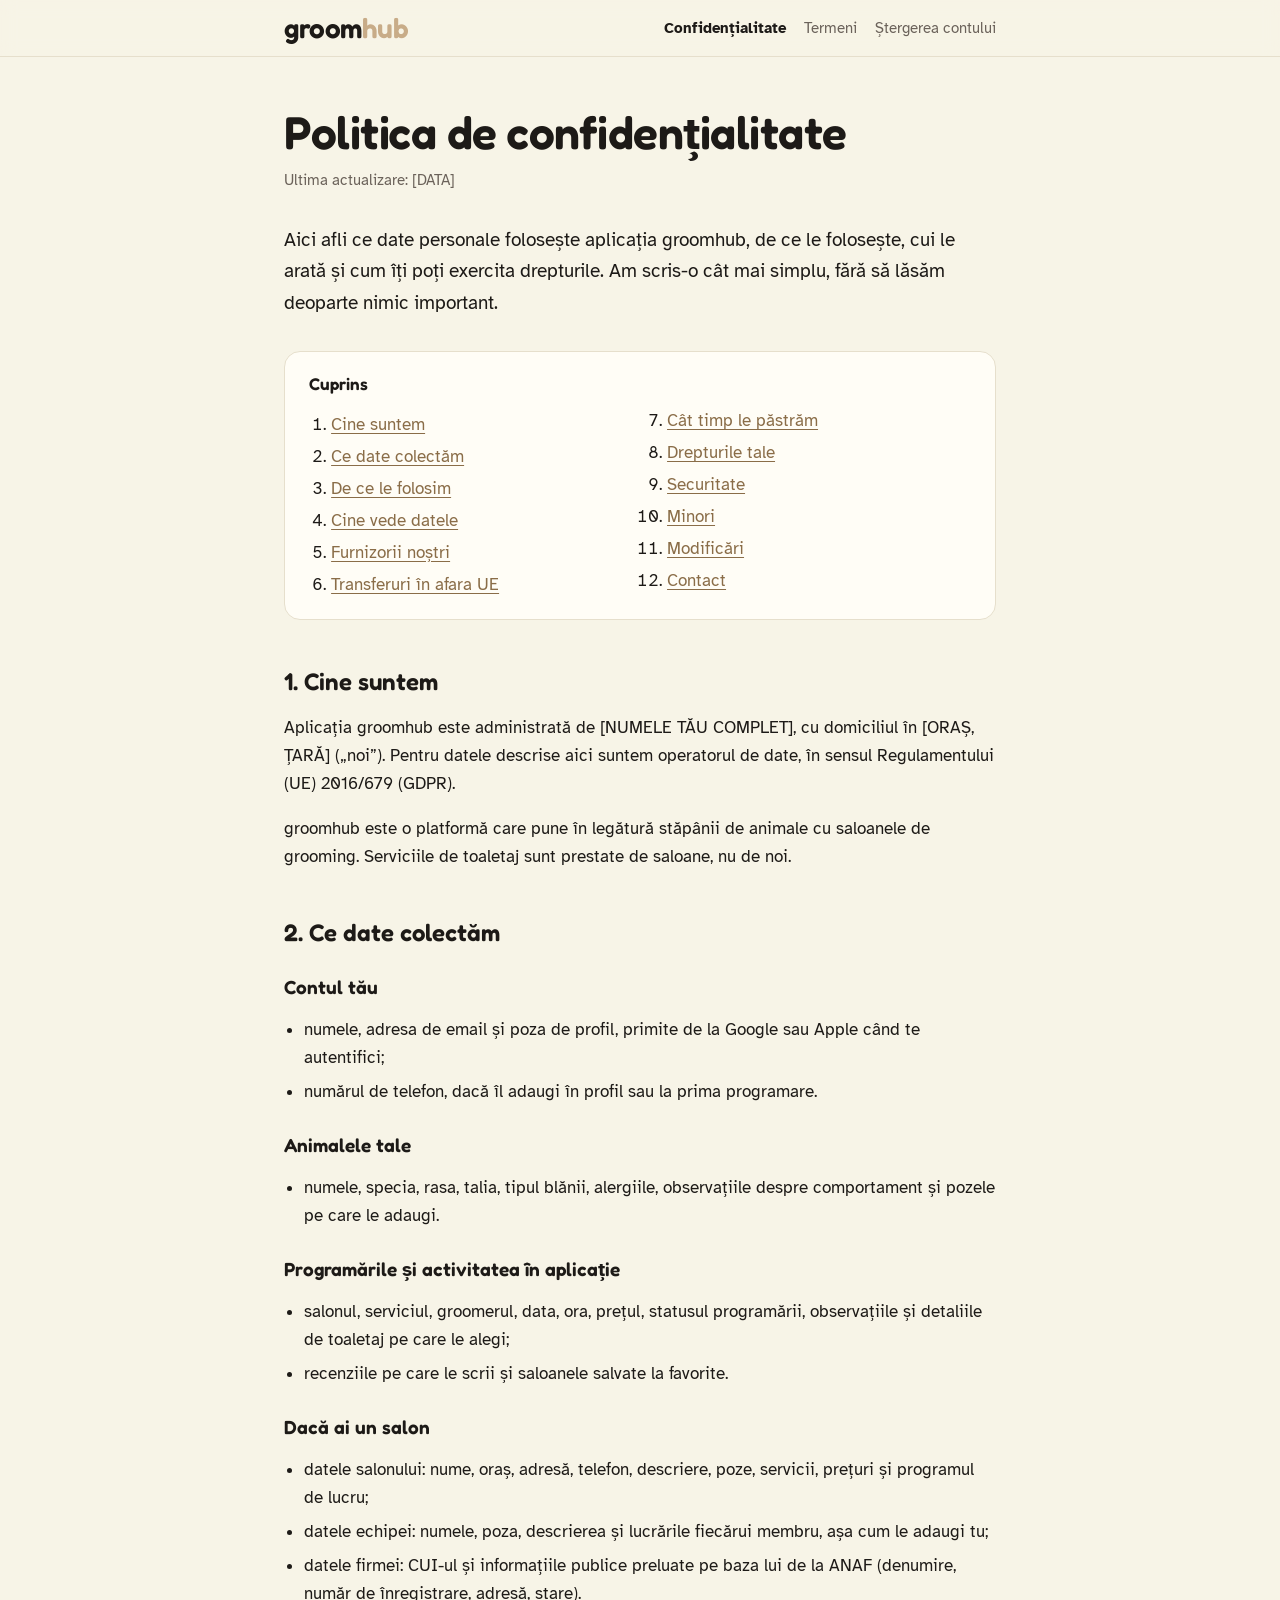
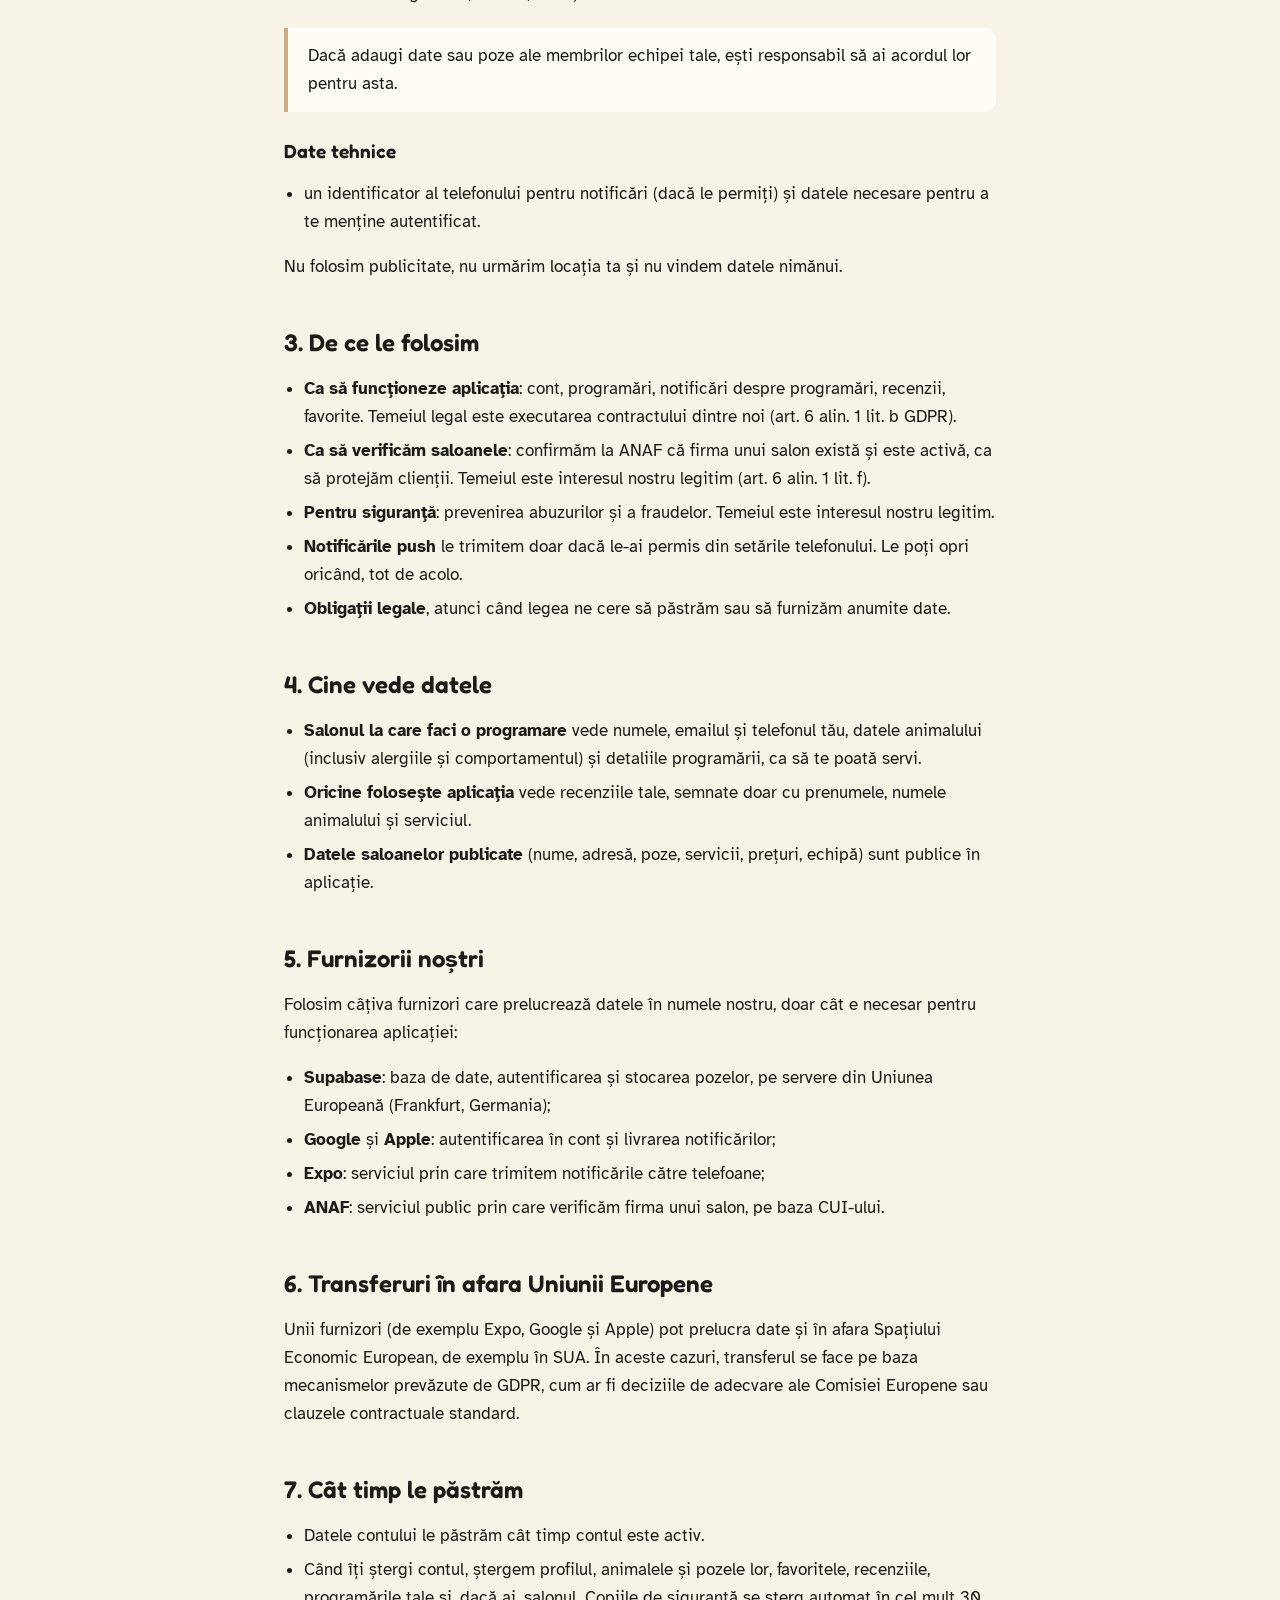
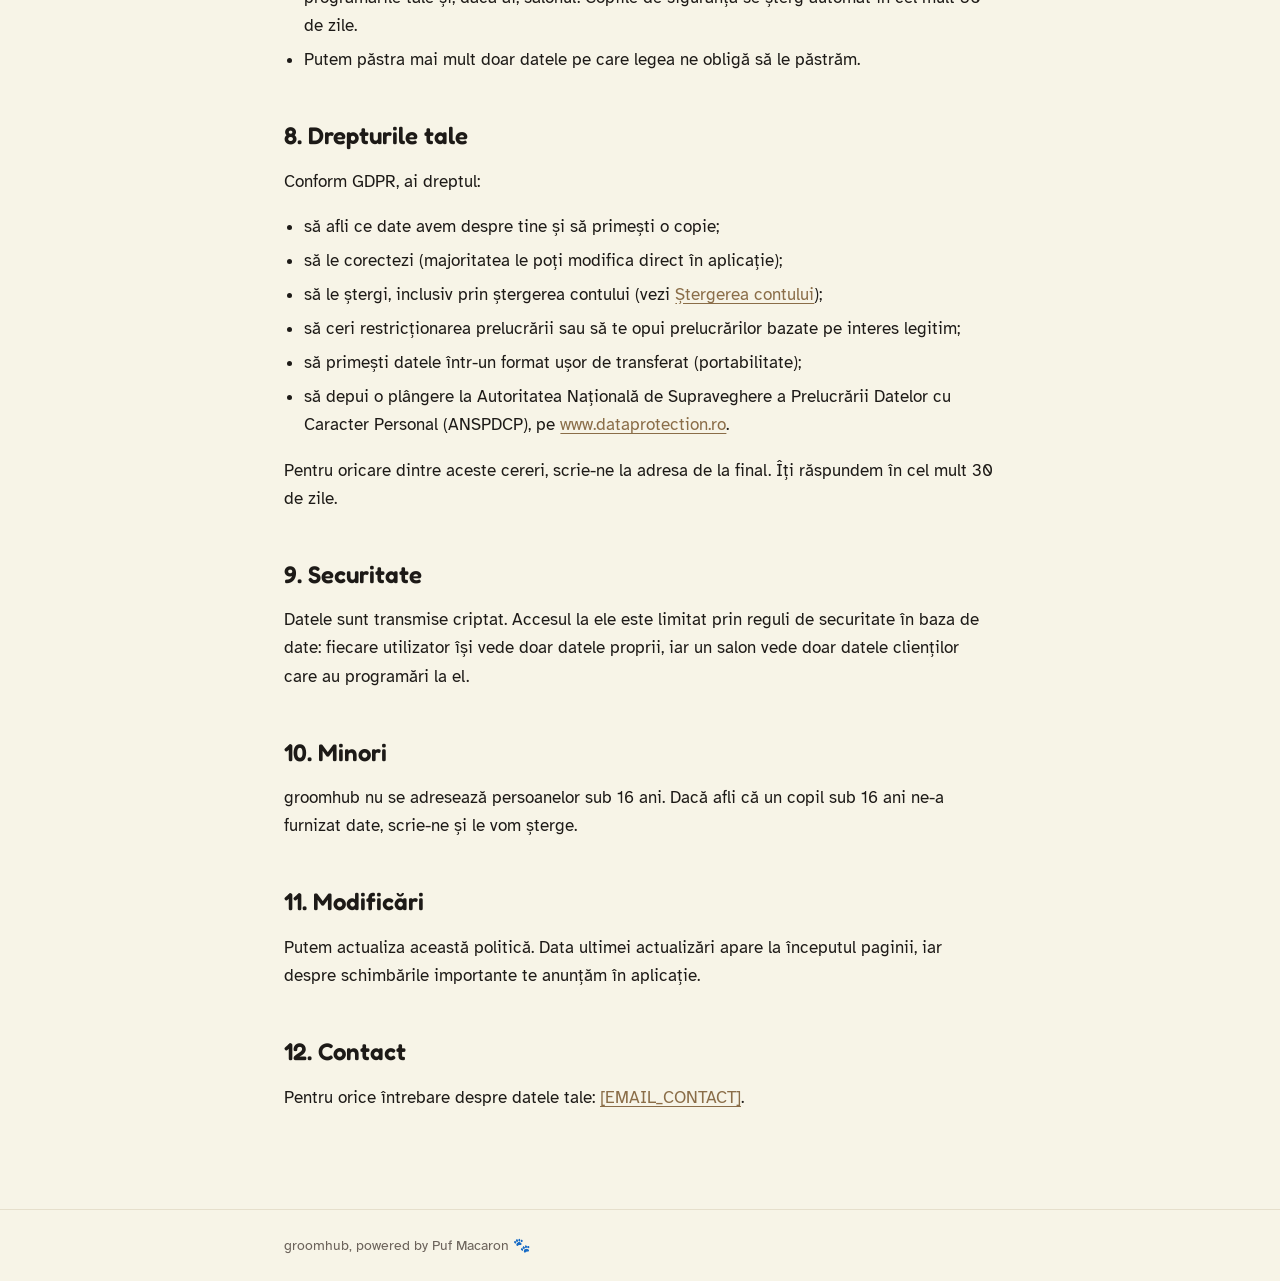
==== confidentialitate.html @ 422c986d "Add files via upload" ====
<!doctype html>
<html lang="ro">
<head>
  <meta charset="utf-8" />
  <meta name="viewport" content="width=device-width, initial-scale=1" />
  <title>Politica de confidențialitate — groomhub</title>
  <link rel="preconnect" href="https://fonts.googleapis.com" />
  <link rel="preconnect" href="https://fonts.gstatic.com" crossorigin />
  <link href="https://fonts.googleapis.com/css2?family=Atkinson+Hyperlegible:wght@400;700&family=Fredoka:wght@600&display=swap" rel="stylesheet" />
  <link rel="stylesheet" href="style.css" />
</head>
<body>
  <!-- Variantă de lucru. De verificat cu un specialist în protecția datelor înainte de lansare. -->
  <header class="site-header">
    <div class="inner">
      <a class="wordmark" href="index.html">groom<span>hub</span></a>
      <nav class="site-nav" aria-label="Pagini">
        <a href="confidentialitate.html" aria-current="page">Confidențialitate</a>
        <a href="termeni.html">Termeni</a>
        <a href="stergere-cont.html">Ștergerea contului</a>
      </nav>
    </div>
  </header>

  <main>
    <h1>Politica de confidențialitate</h1>
    <p class="updated">Ultima actualizare: [DATA]</p>

    <p class="lead">Aici afli ce date personale folosește aplicația groomhub, de ce le folosește, cui le arată și cum îți poți exercita drepturile. Am scris-o cât mai simplu, fără să lăsăm deoparte nimic important.</p>

    <nav class="toc" aria-label="Cuprins">
      <strong>Cuprins</strong>
      <ol>
        <li><a href="#cine">Cine suntem</a></li>
        <li><a href="#date">Ce date colectăm</a></li>
        <li><a href="#scop">De ce le folosim</a></li>
        <li><a href="#cine-vede">Cine vede datele</a></li>
        <li><a href="#furnizori">Furnizorii noștri</a></li>
        <li><a href="#transfer">Transferuri în afara UE</a></li>
        <li><a href="#pastrare">Cât timp le păstrăm</a></li>
        <li><a href="#drepturi">Drepturile tale</a></li>
        <li><a href="#securitate">Securitate</a></li>
        <li><a href="#minori">Minori</a></li>
        <li><a href="#modificari">Modificări</a></li>
        <li><a href="#contact">Contact</a></li>
      </ol>
    </nav>

    <h2 id="cine">1. Cine suntem</h2>
    <p>Aplicația groomhub este administrată de [NUMELE TĂU COMPLET], cu domiciliul în [ORAȘ, ȚARĂ] („noi”). Pentru datele descrise aici suntem operatorul de date, în sensul Regulamentului (UE) 2016/679 (GDPR).</p>
    <p>groomhub este o platformă care pune în legătură stăpânii de animale cu saloanele de grooming. Serviciile de toaletaj sunt prestate de saloane, nu de noi.</p>

    <h2 id="date">2. Ce date colectăm</h2>

    <h3>Contul tău</h3>
    <ul>
      <li>numele, adresa de email și poza de profil, primite de la Google sau Apple când te autentifici;</li>
      <li>numărul de telefon, dacă îl adaugi în profil sau la prima programare.</li>
    </ul>

    <h3>Animalele tale</h3>
    <ul>
      <li>numele, specia, rasa, talia, tipul blănii, alergiile, observațiile despre comportament și pozele pe care le adaugi.</li>
    </ul>

    <h3>Programările și activitatea în aplicație</h3>
    <ul>
      <li>salonul, serviciul, groomerul, data, ora, prețul, statusul programării, observațiile și detaliile de toaletaj pe care le alegi;</li>
      <li>recenziile pe care le scrii și saloanele salvate la favorite.</li>
    </ul>

    <h3>Dacă ai un salon</h3>
    <ul>
      <li>datele salonului: nume, oraș, adresă, telefon, descriere, poze, servicii, prețuri și programul de lucru;</li>
      <li>datele echipei: numele, poza, descrierea și lucrările fiecărui membru, așa cum le adaugi tu;</li>
      <li>datele firmei: CUI-ul și informațiile publice preluate pe baza lui de la ANAF (denumire, număr de înregistrare, adresă, stare).</li>
    </ul>
    <div class="note">Dacă adaugi date sau poze ale membrilor echipei tale, ești responsabil să ai acordul lor pentru asta.</div>

    <h3>Date tehnice</h3>
    <ul>
      <li>un identificator al telefonului pentru notificări (dacă le permiți) și datele necesare pentru a te menține autentificat.</li>
    </ul>
    <p>Nu folosim publicitate, nu urmărim locația ta și nu vindem datele nimănui.</p>

    <h2 id="scop">3. De ce le folosim</h2>
    <ul>
      <li><strong>Ca să funcționeze aplicația</strong>: cont, programări, notificări despre programări, recenzii, favorite. Temeiul legal este executarea contractului dintre noi (art. 6 alin. 1 lit. b GDPR).</li>
      <li><strong>Ca să verificăm saloanele</strong>: confirmăm la ANAF că firma unui salon există și este activă, ca să protejăm clienții. Temeiul este interesul nostru legitim (art. 6 alin. 1 lit. f).</li>
      <li><strong>Pentru siguranță</strong>: prevenirea abuzurilor și a fraudelor. Temeiul este interesul nostru legitim.</li>
      <li><strong>Notificările push</strong> le trimitem doar dacă le-ai permis din setările telefonului. Le poți opri oricând, tot de acolo.</li>
      <li><strong>Obligații legale</strong>, atunci când legea ne cere să păstrăm sau să furnizăm anumite date.</li>
    </ul>

    <h2 id="cine-vede">4. Cine vede datele</h2>
    <ul>
      <li><strong>Salonul la care faci o programare</strong> vede numele, emailul și telefonul tău, datele animalului (inclusiv alergiile și comportamentul) și detaliile programării, ca să te poată servi.</li>
      <li><strong>Oricine folosește aplicația</strong> vede recenziile tale, semnate doar cu prenumele, numele animalului și serviciul.</li>
      <li><strong>Datele saloanelor publicate</strong> (nume, adresă, poze, servicii, prețuri, echipă) sunt publice în aplicație.</li>
    </ul>

    <h2 id="furnizori">5. Furnizorii noștri</h2>
    <p>Folosim câțiva furnizori care prelucrează datele în numele nostru, doar cât e necesar pentru funcționarea aplicației:</p>
    <ul>
      <li><strong>Supabase</strong>: baza de date, autentificarea și stocarea pozelor, pe servere din Uniunea Europeană (Frankfurt, Germania);</li>
      <li><strong>Google</strong> și <strong>Apple</strong>: autentificarea în cont și livrarea notificărilor;</li>
      <li><strong>Expo</strong>: serviciul prin care trimitem notificările către telefoane;</li>
      <li><strong>ANAF</strong>: serviciul public prin care verificăm firma unui salon, pe baza CUI-ului.</li>
    </ul>

    <h2 id="transfer">6. Transferuri în afara Uniunii Europene</h2>
    <p>Unii furnizori (de exemplu Expo, Google și Apple) pot prelucra date și în afara Spațiului Economic European, de exemplu în SUA. În aceste cazuri, transferul se face pe baza mecanismelor prevăzute de GDPR, cum ar fi deciziile de adecvare ale Comisiei Europene sau clauzele contractuale standard.</p>

    <h2 id="pastrare">7. Cât timp le păstrăm</h2>
    <ul>
      <li>Datele contului le păstrăm cât timp contul este activ.</li>
      <li>Când îți ștergi contul, ștergem profilul, animalele și pozele lor, favoritele, recenziile, programările tale și, dacă ai, salonul. Copiile de siguranță se șterg automat în cel mult 30 de zile.</li>
      <li>Putem păstra mai mult doar datele pe care legea ne obligă să le păstrăm.</li>
    </ul>

    <h2 id="drepturi">8. Drepturile tale</h2>
    <p>Conform GDPR, ai dreptul:</p>
    <ul>
      <li>să afli ce date avem despre tine și să primești o copie;</li>
      <li>să le corectezi (majoritatea le poți modifica direct în aplicație);</li>
      <li>să le ștergi, inclusiv prin ștergerea contului (vezi <a href="stergere-cont.html">Ștergerea contului</a>);</li>
      <li>să ceri restricționarea prelucrării sau să te opui prelucrărilor bazate pe interes legitim;</li>
      <li>să primești datele într-un format ușor de transferat (portabilitate);</li>
      <li>să depui o plângere la Autoritatea Națională de Supraveghere a Prelucrării Datelor cu Caracter Personal (ANSPDCP), pe <a href="https://www.dataprotection.ro">www.dataprotection.ro</a>.</li>
    </ul>
    <p>Pentru oricare dintre aceste cereri, scrie-ne la adresa de la final. Îți răspundem în cel mult 30 de zile.</p>

    <h2 id="securitate">9. Securitate</h2>
    <p>Datele sunt transmise criptat. Accesul la ele este limitat prin reguli de securitate în baza de date: fiecare utilizator își vede doar datele proprii, iar un salon vede doar datele clienților care au programări la el.</p>

    <h2 id="minori">10. Minori</h2>
    <p>groomhub nu se adresează persoanelor sub 16 ani. Dacă afli că un copil sub 16 ani ne-a furnizat date, scrie-ne și le vom șterge.</p>

    <h2 id="modificari">11. Modificări</h2>
    <p>Putem actualiza această politică. Data ultimei actualizări apare la începutul paginii, iar despre schimbările importante te anunțăm în aplicație.</p>

    <h2 id="contact">12. Contact</h2>
    <p>Pentru orice întrebare despre datele tale: <a href="mailto:[EMAIL_CONTACT]">[EMAIL_CONTACT]</a>.</p>
  </main>

  <footer class="site-footer">
    <div class="inner">groomhub, powered by Puf Macaron 🐾</div>
  </footer>
</body>
</html>
---- style.css ----
/* groomhub — pagini legale. Culorile vin din logo: crem, negru, bej. */
:root {
  --cream: #f7f4e7;
  --paper: #fffdf6;
  --ink: #1d1a17;
  --muted: #6b625a;
  --beige: #c8ac88;
  --beige-deep: #8a6d48;
  --line: #e6dfcc;
}

* { box-sizing: border-box; }

html { scroll-padding-top: 88px; }

body {
  margin: 0;
  background: var(--cream);
  color: var(--ink);
  font-family: 'Atkinson Hyperlegible', system-ui, -apple-system, 'Segoe UI', sans-serif;
  font-size: 17px;
  line-height: 1.65;
}

a { color: var(--beige-deep); text-underline-offset: 3px; }
a:hover { color: var(--ink); }
a:focus-visible { outline: 3px solid var(--beige); outline-offset: 2px; border-radius: 4px; }

/* Antetul: numele scris ca în logo */
.site-header {
  position: sticky;
  top: 0;
  background: color-mix(in srgb, var(--cream) 92%, transparent);
  backdrop-filter: blur(8px);
  border-bottom: 1px solid var(--line);
  z-index: 10;
}
.site-header .inner {
  max-width: 760px;
  margin: 0 auto;
  padding: 14px 24px;
  display: flex;
  align-items: center;
  justify-content: space-between;
  gap: 16px;
  flex-wrap: wrap;
}
.wordmark {
  font-family: 'Fredoka', 'Atkinson Hyperlegible', sans-serif;
  font-weight: 600;
  font-size: 28px;
  letter-spacing: -0.5px;
  text-decoration: none;
  color: var(--ink);
  line-height: 1;
}
.wordmark span { color: var(--beige); }
.site-nav { display: flex; gap: 18px; flex-wrap: wrap; font-size: 15px; }
.site-nav a { color: var(--muted); text-decoration: none; }
.site-nav a[aria-current='page'] { color: var(--ink); font-weight: 700; }
.site-nav a:hover { color: var(--ink); }

main {
  max-width: 760px;
  margin: 0 auto;
  padding: 48px 24px 80px;
}

h1, h2, h3 {
  font-family: 'Fredoka', 'Atkinson Hyperlegible', sans-serif;
  font-weight: 600;
  line-height: 1.2;
}
h1 { font-size: clamp(34px, 6vw, 46px); margin: 0 0 8px; letter-spacing: -0.5px; }
h2 { font-size: 24px; margin: 48px 0 12px; }
h3 { font-size: 19px; margin: 28px 0 8px; }

.updated { color: var(--muted); font-size: 15px; margin: 0 0 32px; }
.lead { font-size: 19px; max-width: 62ch; }

p, li { max-width: 68ch; }
ul { padding-left: 1.2em; }
li { margin: 6px 0; }

/* Cuprinsul */
.toc {
  background: var(--paper);
  border: 1px solid var(--line);
  border-radius: 16px;
  padding: 18px 24px;
  margin: 32px 0 8px;
}
.toc strong { font-family: 'Fredoka', sans-serif; font-weight: 600; }
.toc ol { margin: 8px 0 0; padding-left: 1.3em; columns: 2; column-gap: 32px; }
.toc li { margin: 4px 0; break-inside: avoid; }
@media (max-width: 600px) { .toc ol { columns: 1; } }

/* Casetă pentru informațiile importante */
.note {
  border-left: 4px solid var(--beige);
  background: var(--paper);
  padding: 14px 20px;
  border-radius: 0 12px 12px 0;
  margin: 20px 0;
}

/* Pagina de start */
.hero { padding: 24px 0 8px; }
.hero h1 { font-size: clamp(44px, 9vw, 72px); margin-bottom: 12px; }
.hero h1 span { color: var(--beige); }
.links { display: grid; gap: 14px; margin: 40px 0; padding: 0; list-style: none; }
.links a {
  display: block;
  background: var(--paper);
  border: 1px solid var(--line);
  border-radius: 16px;
  padding: 18px 22px;
  text-decoration: none;
  color: var(--ink);
}
.links a:hover { border-color: var(--beige); }
.links strong { font-family: 'Fredoka', sans-serif; font-weight: 600; font-size: 20px; display: block; }
.links span { color: var(--muted); font-size: 15px; }

.steps { counter-reset: step; list-style: none; padding: 0; }
.steps li { counter-increment: step; position: relative; padding-left: 44px; margin: 14px 0; }
.steps li::before {
  content: counter(step);
  position: absolute;
  left: 0;
  top: 1px;
  width: 28px;
  height: 28px;
  border-radius: 50%;
  background: var(--ink);
  color: var(--cream);
  font-family: 'Fredoka', sans-serif;
  font-weight: 600;
  font-size: 15px;
  display: grid;
  place-items: center;
}

.site-footer {
  border-top: 1px solid var(--line);
  color: var(--muted);
  font-size: 14px;
}
.site-footer .inner { max-width: 760px; margin: 0 auto; padding: 24px; }

@media (prefers-reduced-motion: reduce) {
  html { scroll-behavior: auto; }
}
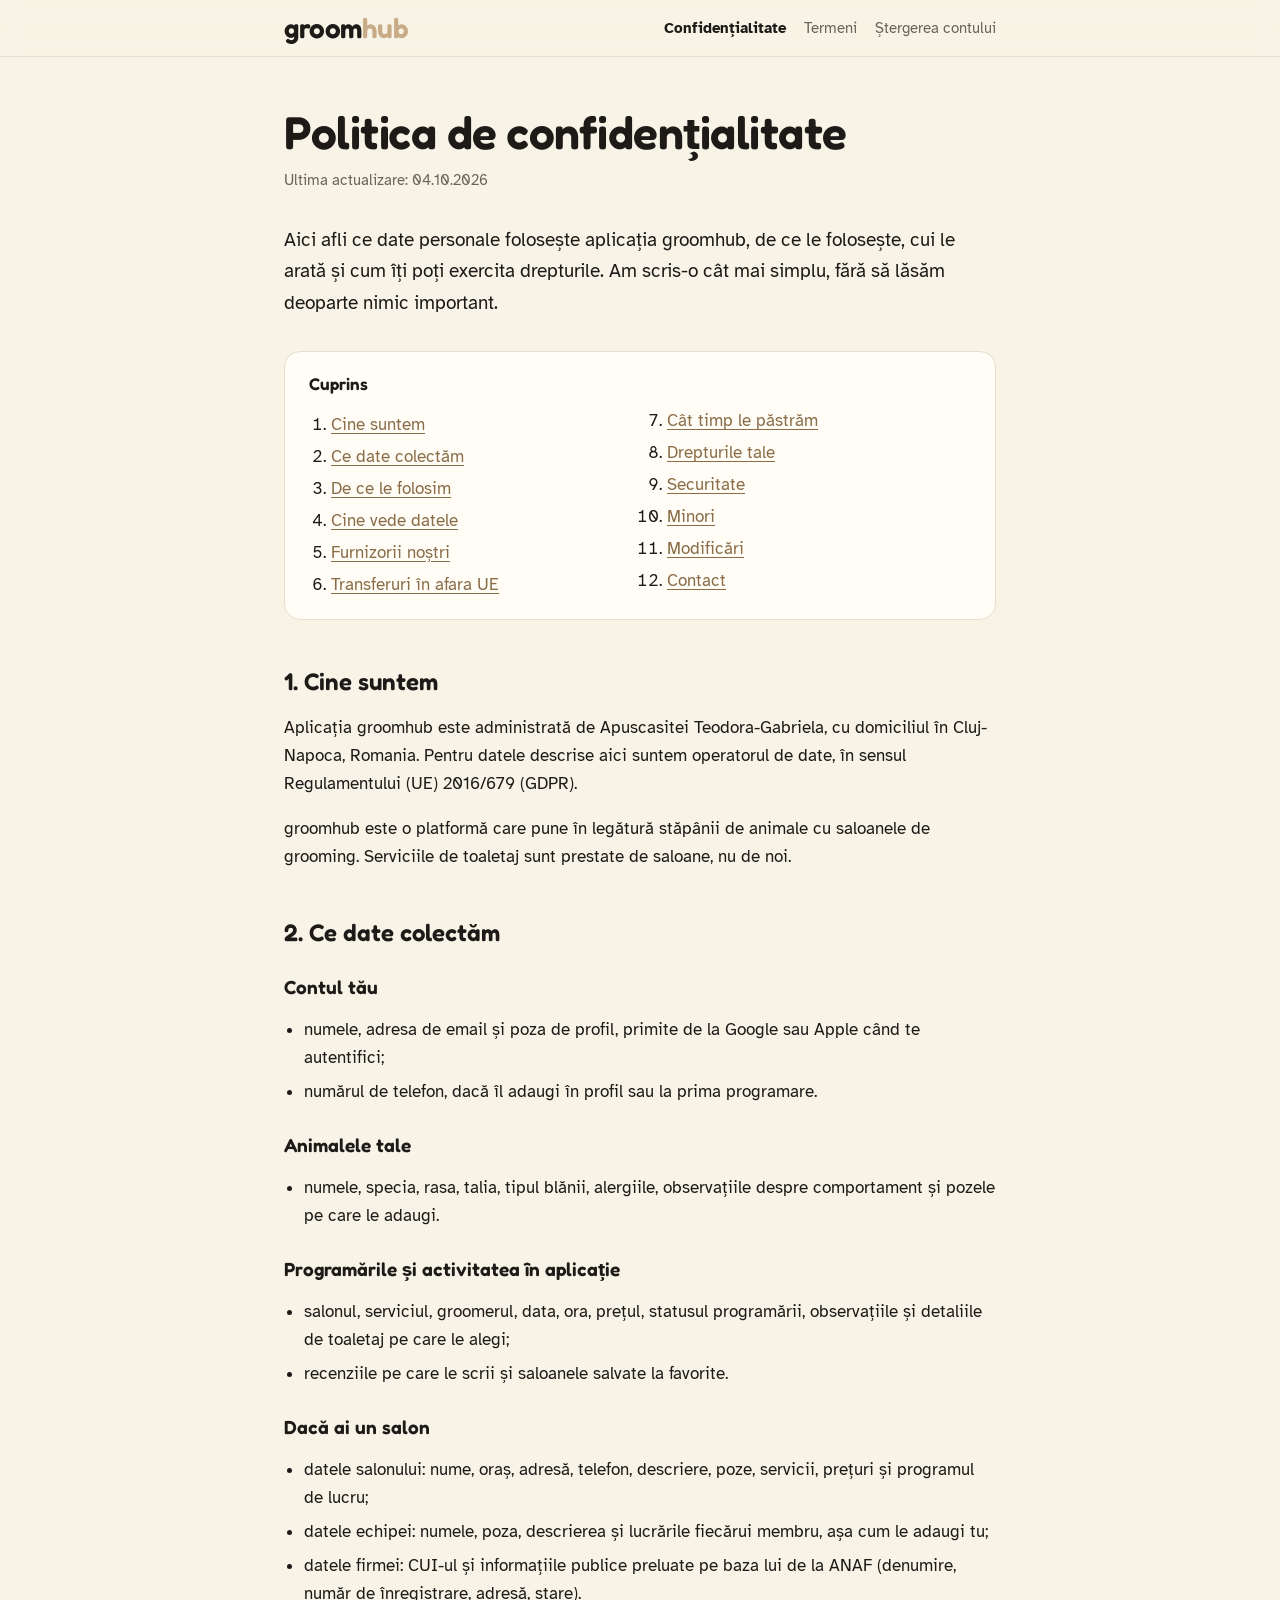
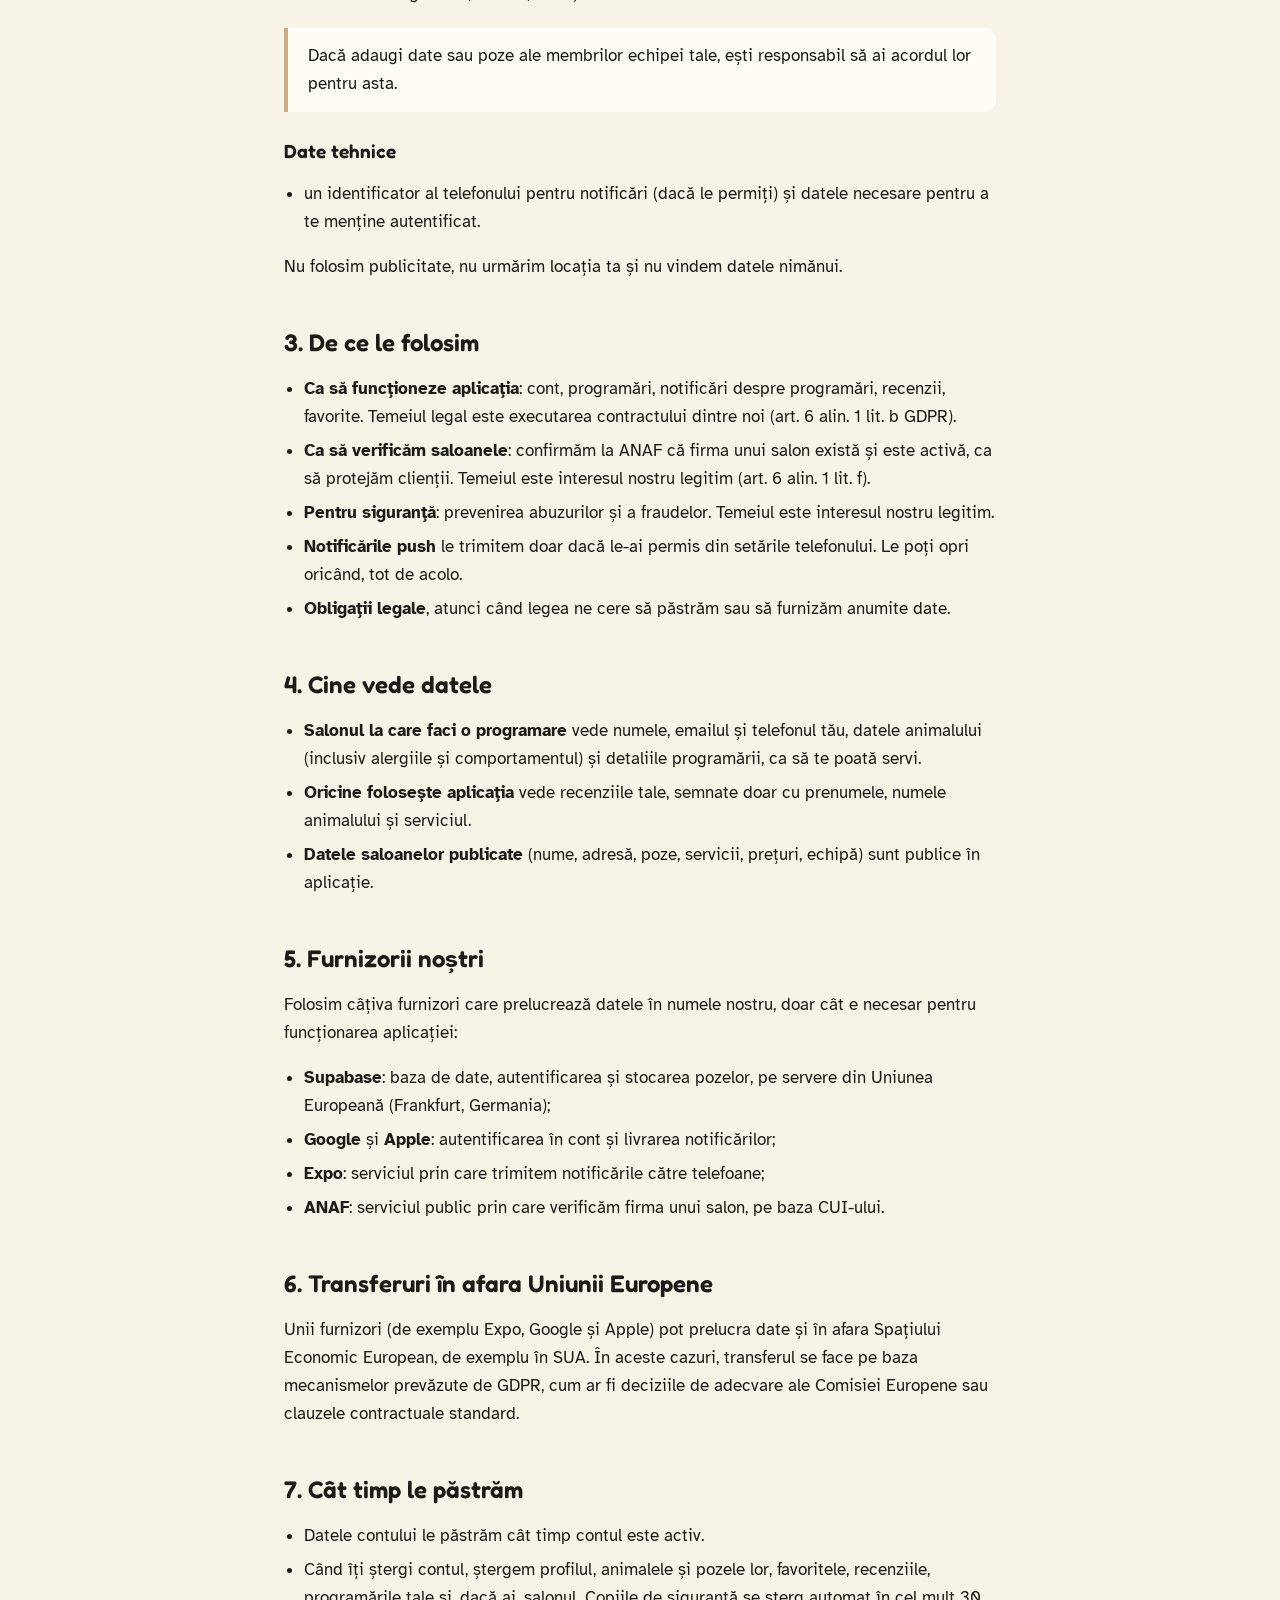
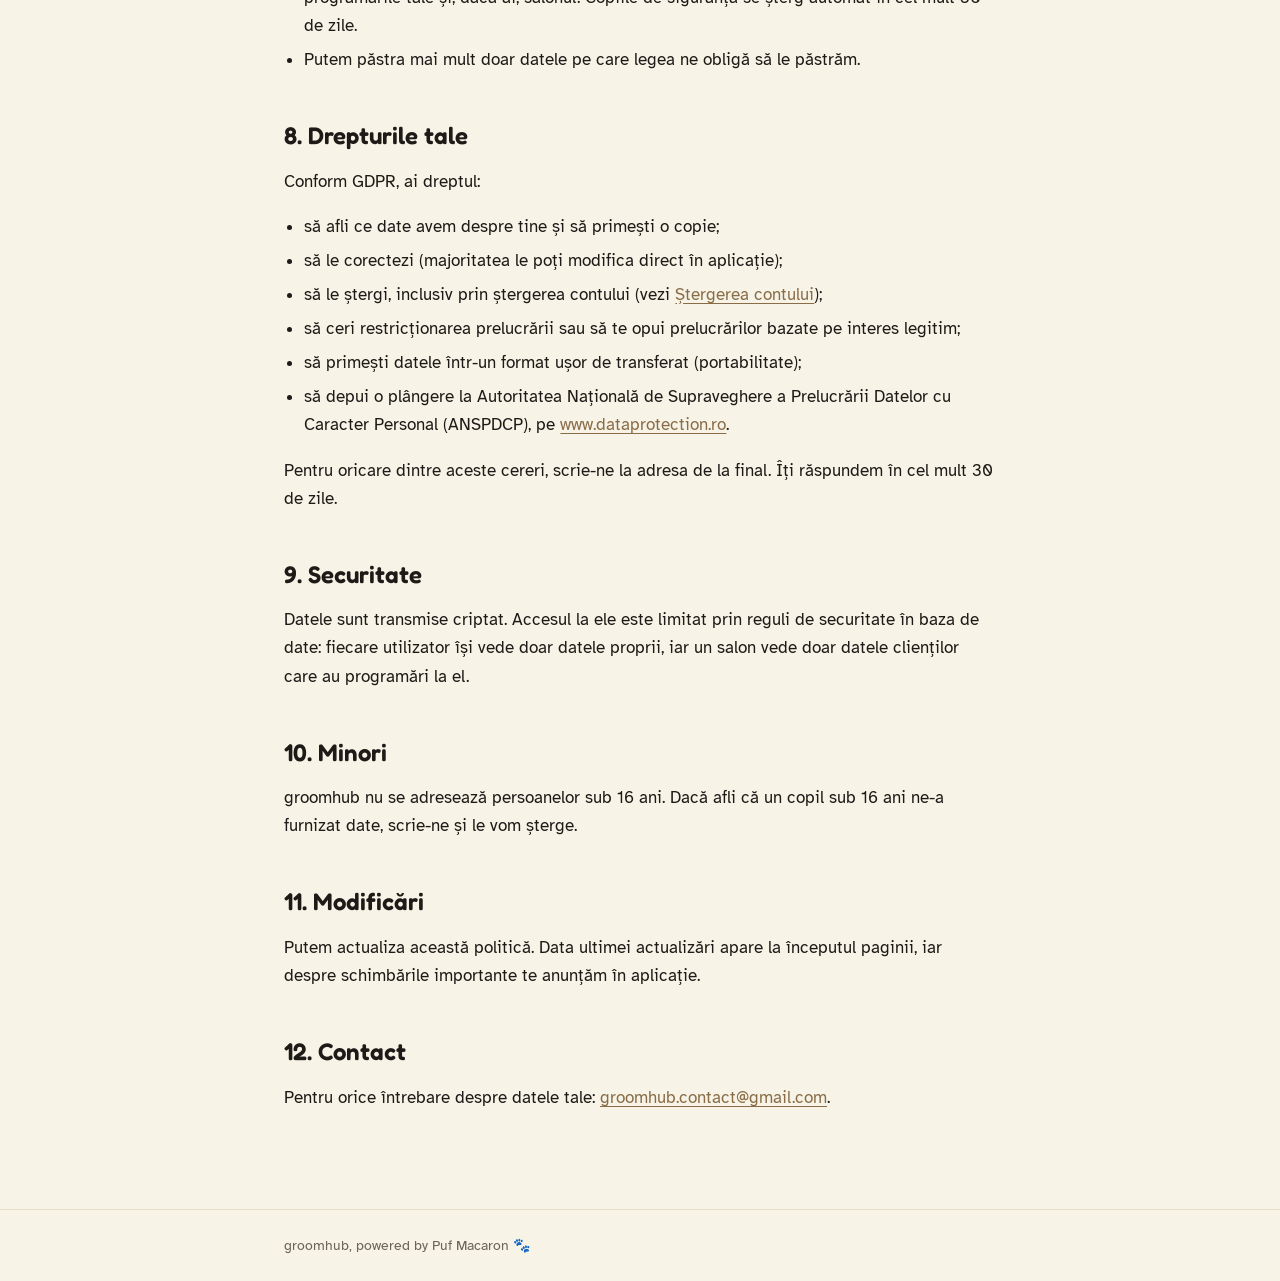
==== commit 3a3cd132: "Update confidentialitate.html" ====
--- a/confidentialitate.html
+++ b/confidentialitate.html
@@ -24,7 +24,7 @@
 
   <main>
     <h1>Politica de confidențialitate</h1>
-    <p class="updated">Ultima actualizare: [DATA]</p>
+    <p class="updated">Ultima actualizare: 04.10.2026</p>
 
     <p class="lead">Aici afli ce date personale folosește aplicația groomhub, de ce le folosește, cui le arată și cum îți poți exercita drepturile. Am scris-o cât mai simplu, fără să lăsăm deoparte nimic important.</p>
 
@@ -47,7 +47,7 @@
     </nav>
 
     <h2 id="cine">1. Cine suntem</h2>
-    <p>Aplicația groomhub este administrată de [NUMELE TĂU COMPLET], cu domiciliul în [ORAȘ, ȚARĂ] („noi”). Pentru datele descrise aici suntem operatorul de date, în sensul Regulamentului (UE) 2016/679 (GDPR).</p>
+    <p>Aplicația groomhub este administrată de Apuscasitei Teodora-Gabriela, cu domiciliul în Cluj-Napoca, Romania. Pentru datele descrise aici suntem operatorul de date, în sensul Regulamentului (UE) 2016/679 (GDPR).</p>
     <p>groomhub este o platformă care pune în legătură stăpânii de animale cu saloanele de grooming. Serviciile de toaletaj sunt prestate de saloane, nu de noi.</p>
 
     <h2 id="date">2. Ce date colectăm</h2>
@@ -140,7 +140,7 @@
     <p>Putem actualiza această politică. Data ultimei actualizări apare la începutul paginii, iar despre schimbările importante te anunțăm în aplicație.</p>
 
     <h2 id="contact">12. Contact</h2>
-    <p>Pentru orice întrebare despre datele tale: <a href="mailto:[EMAIL_CONTACT]">[EMAIL_CONTACT]</a>.</p>
+    <p>Pentru orice întrebare despre datele tale: <a href="mailto:[groomhub.contact@gmail.com]">groomhub.contact@gmail.com</a>.</p>
   </main>
 
   <footer class="site-footer">
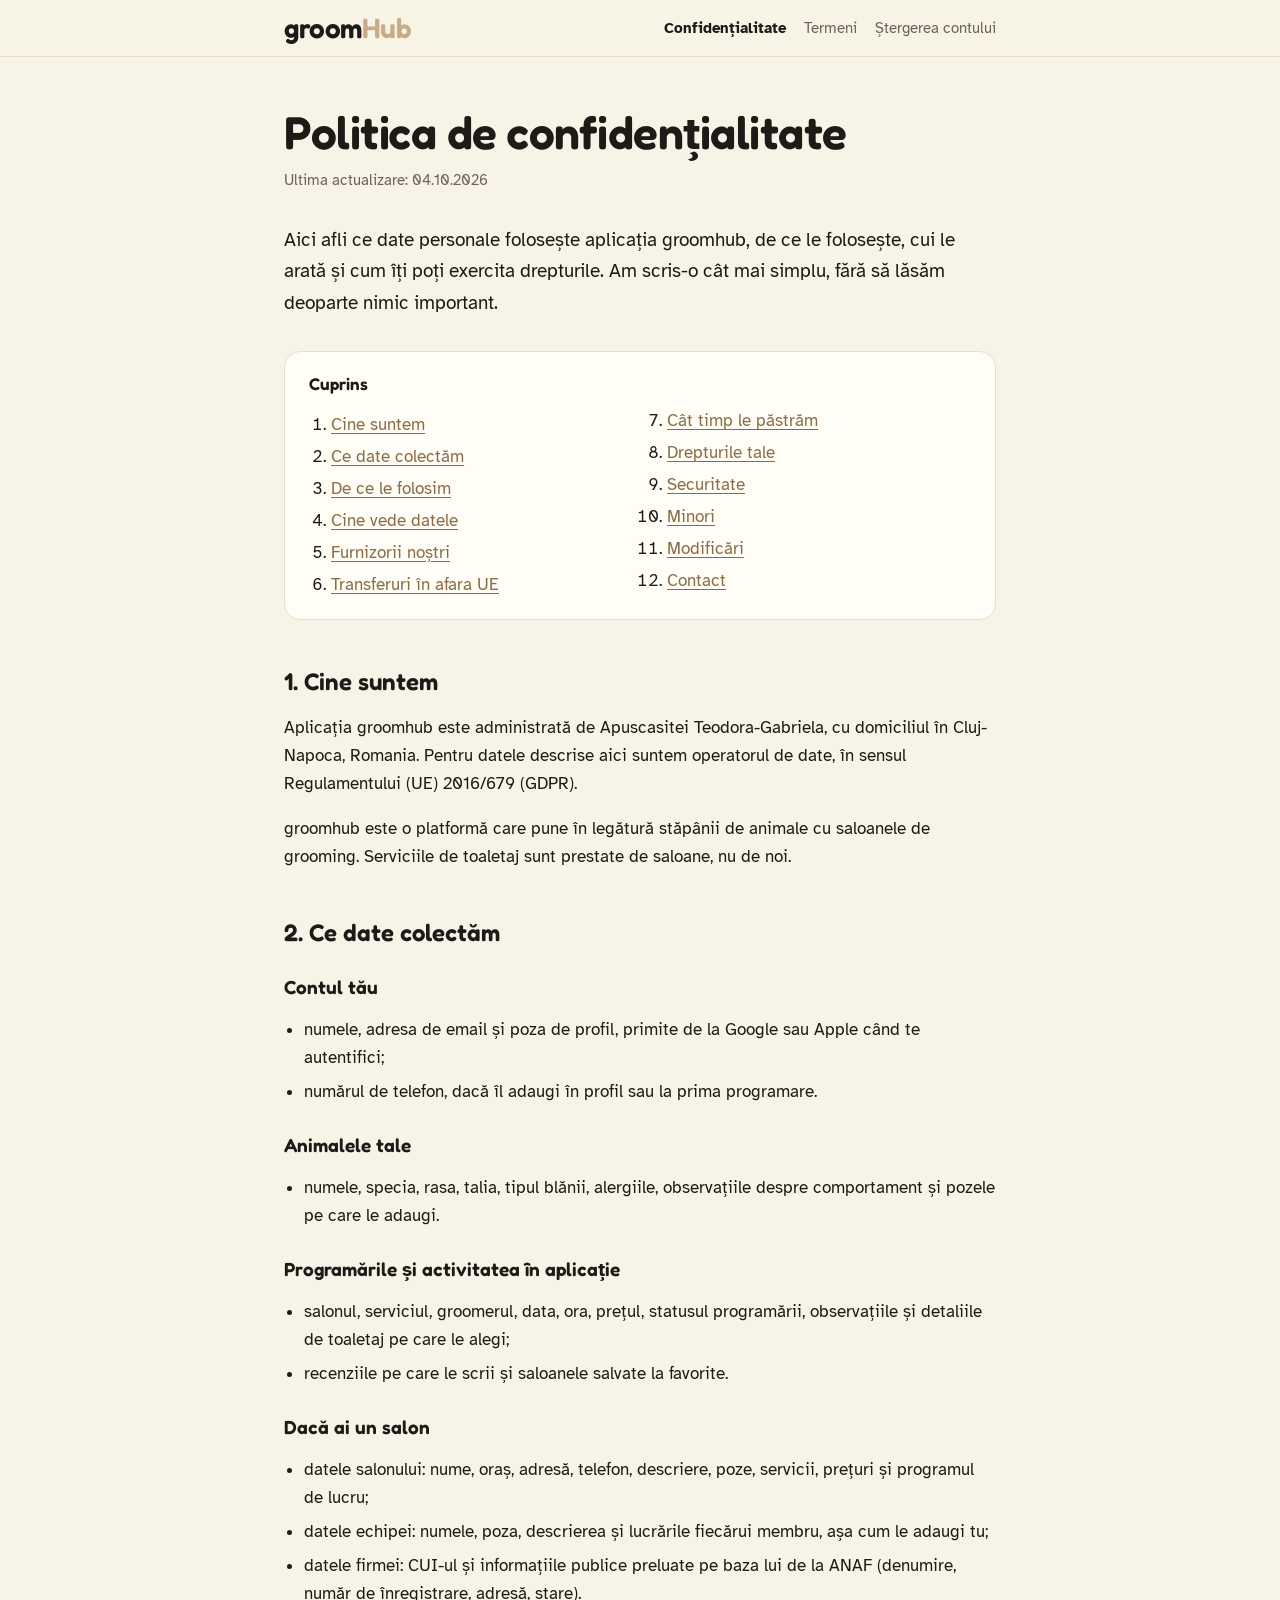
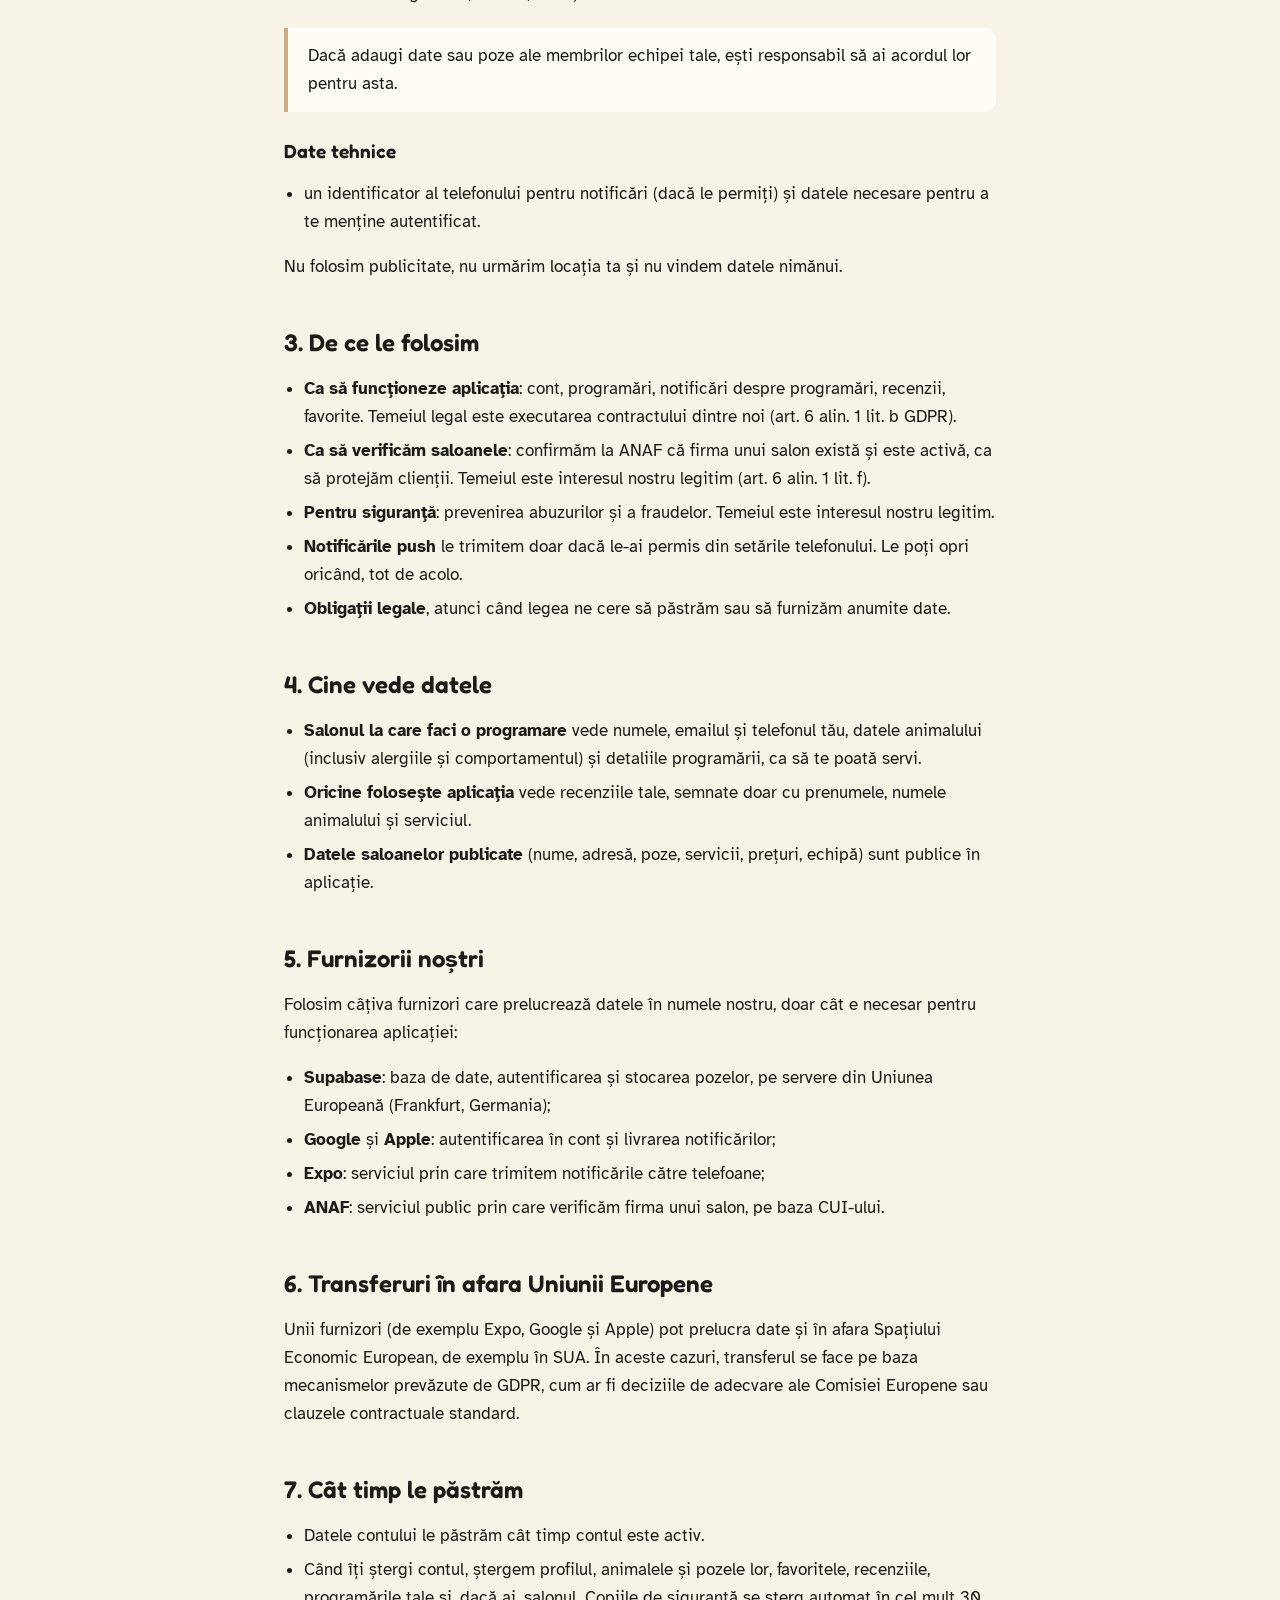
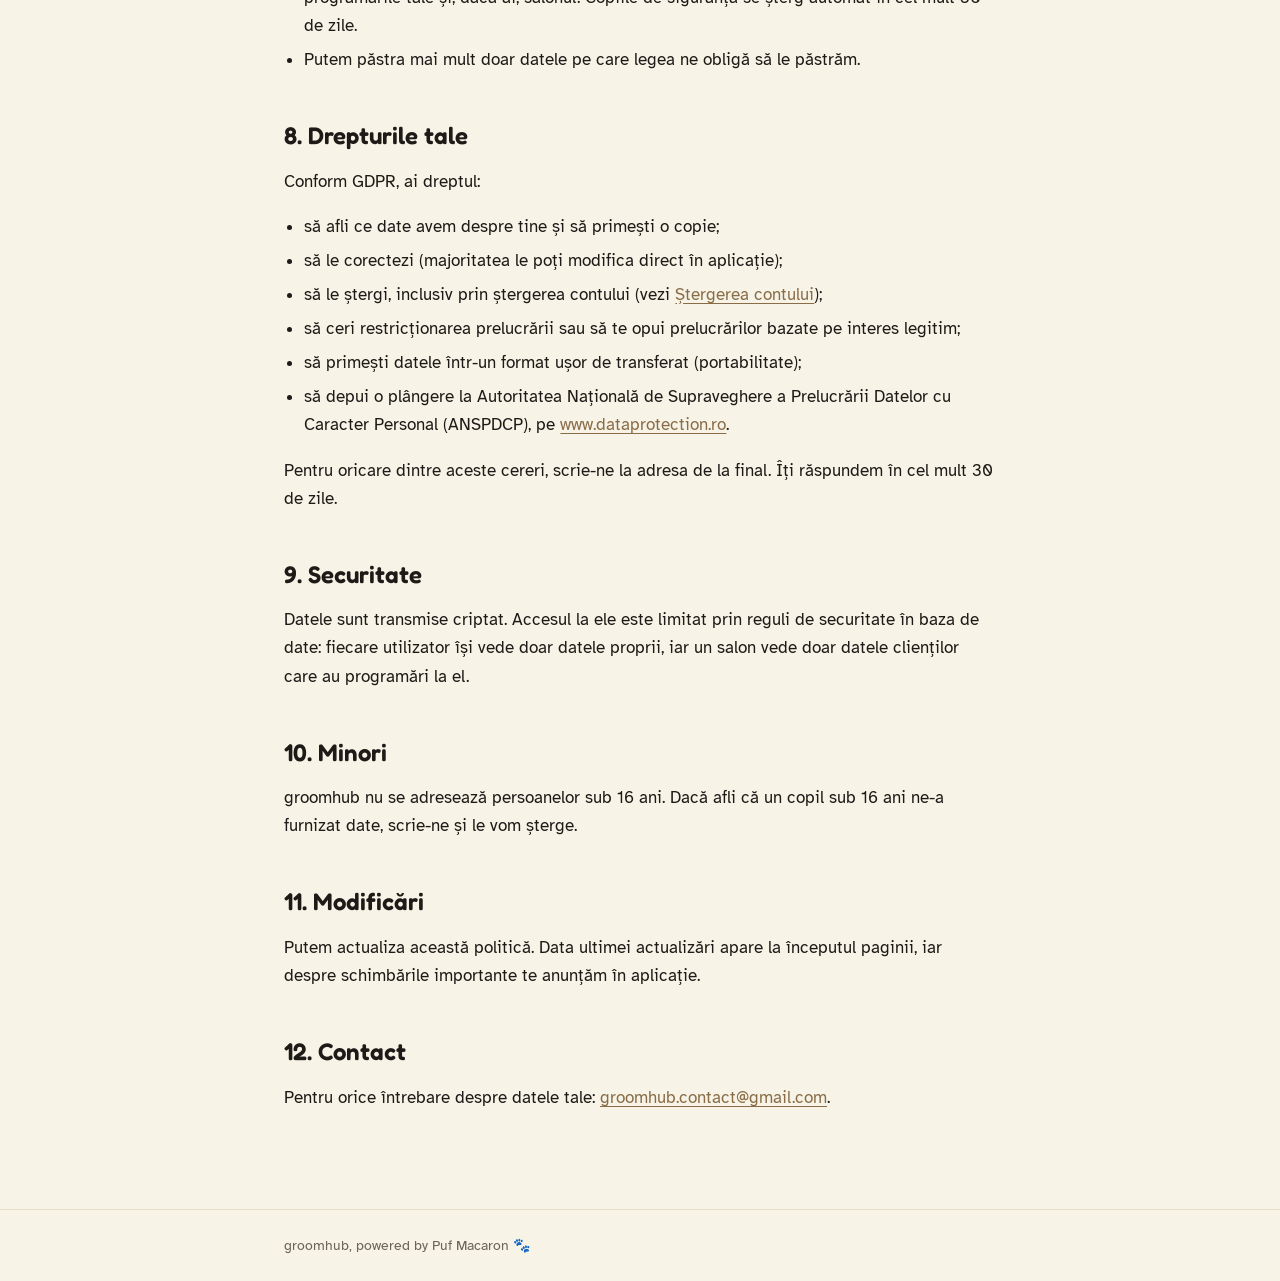
==== commit c1958568: "Update name" ====
--- a/confidentialitate.html
+++ b/confidentialitate.html
@@ -13,7 +13,7 @@
   <!-- Variantă de lucru. De verificat cu un specialist în protecția datelor înainte de lansare. -->
   <header class="site-header">
     <div class="inner">
-      <a class="wordmark" href="index.html">groom<span>hub</span></a>
+      <a class="wordmark" href="index.html">groom<span>Hub</span></a>
       <nav class="site-nav" aria-label="Pagini">
         <a href="confidentialitate.html" aria-current="page">Confidențialitate</a>
         <a href="termeni.html">Termeni</a>
